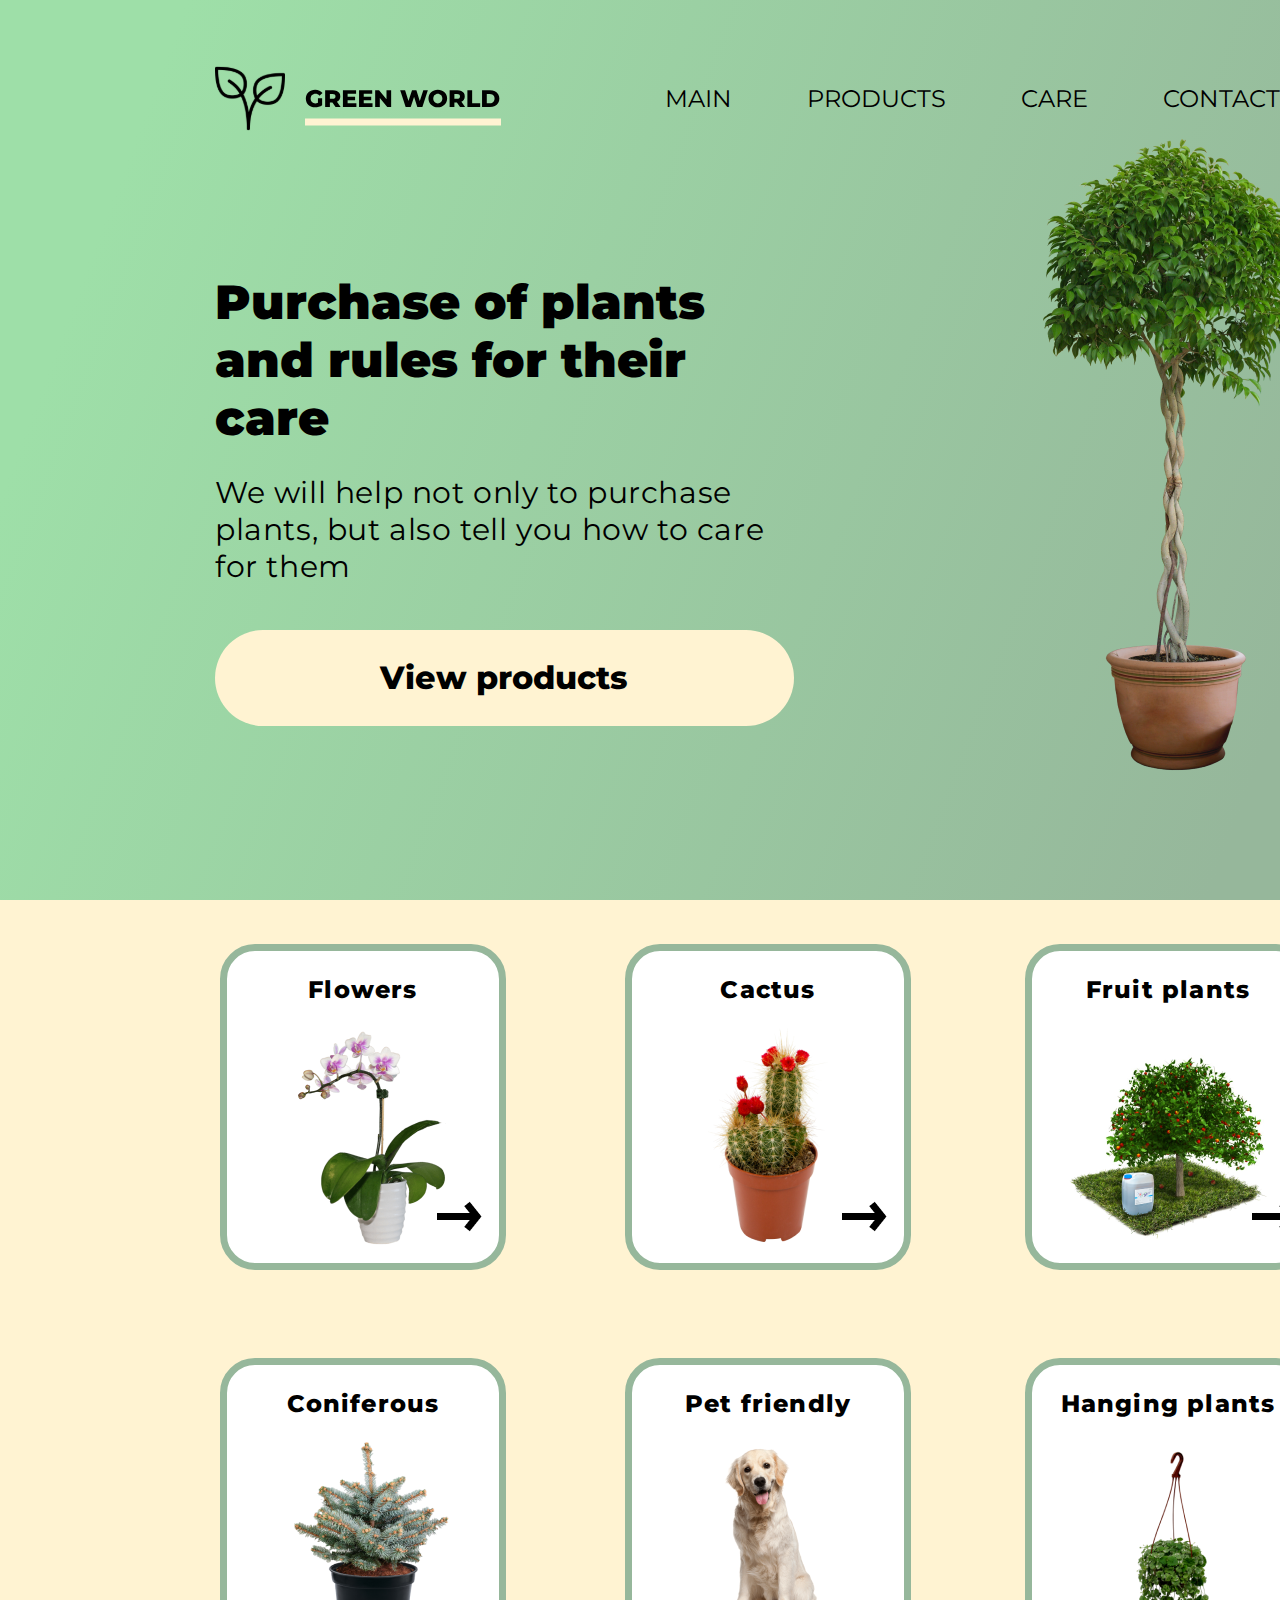
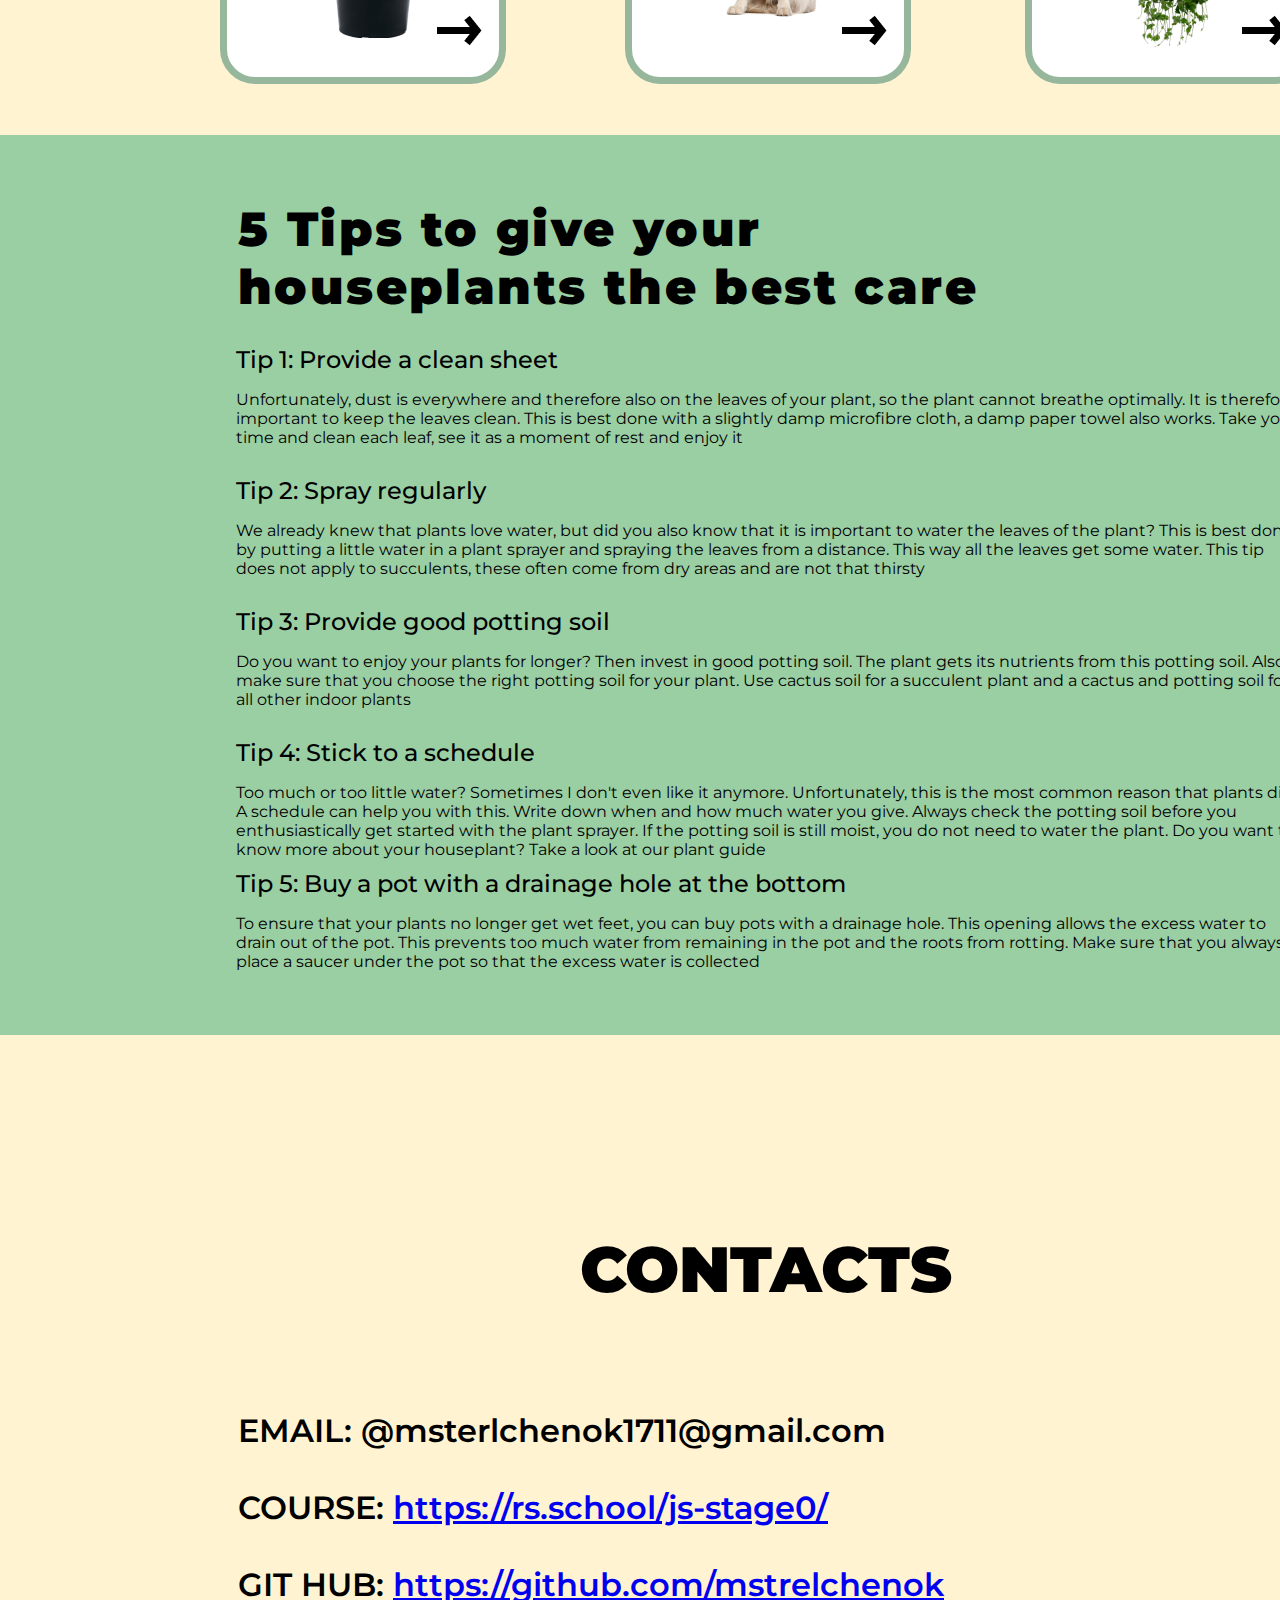
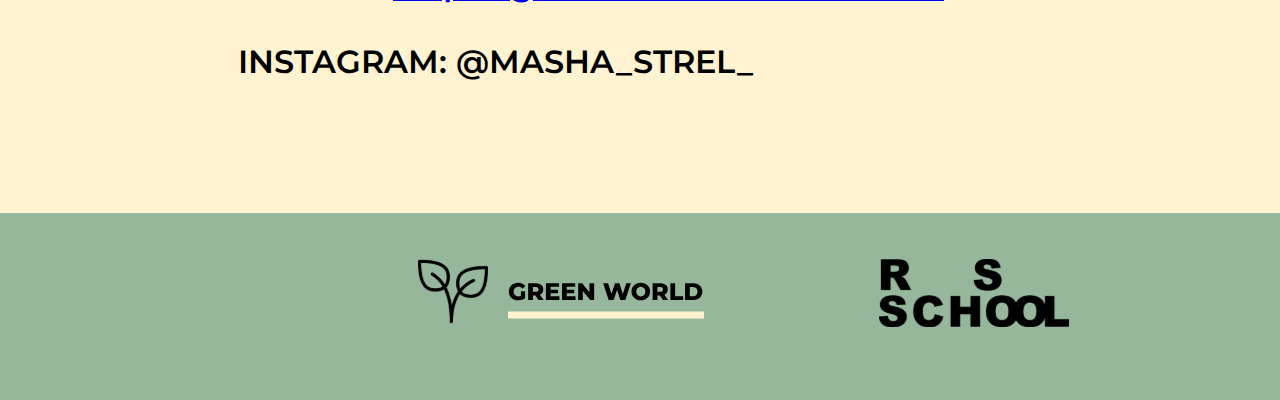
==== plants/index.html @ d6a8c20b "feat: add html and css file" ====
<!DOCTYPE html>
<html lang="en">
<head>
    <meta charset="UTF-8">
    <link href="https://fonts.googleapis.com/css2?family=Montserrat:wght@400;500;600;700;800;900&display=swap" rel="stylesheet">
    <meta http-equiv="X-UA-Compatible" content="IE=edge">
    <meta name="viewport" content="width=device-width, initial-scale=1.0">
    <title>plants</title>
    <link rel="stylesheet" href="style.css">
    <script language="JavaScript">
        console.log("60 points");
    </script>
</head>
<body>
    <header id="header" class="header">
        <div class="container">
            <div class="nav">
                <img src="img/logo.svg" alt="Green World" class="logo">
                <ul class="menu">
                    <li>
                        <a href="#">
                            Main
                        </a>
                    </li>
                    <li>
                        <a href="#">
                            Products
                        </a>
                    </li>
                    <li>
                        <a href="#">
                            Care
                        </a>
                    </li>
                    <li>
                        <a href="#">
                            Contacts
                        </a>
                    </li>
                </ul>
            </div>
            <div class="offer">
                <h1>
                    Purchase of plants and rules for their care
                </h1>
                <h2>
                    We will help not only to purchase plants, but also tell you how to care for them
                </h2>
                <a href="#" class="button">View products</a>
            </div>
            <div class="mainplants">
                <img src="img/растение на главной странице 1.png" alt="First plant" class="firstplant">
            </div>
        </div>
    </header>
    <main>
        <section id="about" class="about">
            <div class="container">
                <div class="flowers">
                    <p class="products">Flowers</p>
                    <img src="img/орхидея 1.png" alt="orchid" class="orchid">
                    <a href="#" class="arrow1">
                        <img src="img/arrow.png" alt="arrow">
                    </a>
                </div>
                <div class="cactus">
                    <p class="products">Cactus</p>
                    <img src="img/кактус 1.png" alt="cactus" class="cactusphoto">
                    <a href="#" class="arrow2">
                        <img src="img/arrow.png" alt="arrow">
                    </a>
                </div>
                <div class="fruitplants">
                    <p class="products">Fruit plants</p>
                    <img src="img/фруктовое растение 1.png" alt="apple tree" class="appletree">
                    <a href="#" class="arrow3">
                        <img src="img/arrow.png" alt="arrow">
                    </a>
                </div>
                <div class="coniferous">
                    <p class="products">Coniferous</p>
                    <img src="img/хвойник 1.png" alt="spruce" class="spruce">
                    <a href="#" class="arrow4">
                        <img src="img/arrow.png" alt="arrow">
                    </a>
                </div>
                <div class="pet">
                    <p class="products">Pet friendly</p>
                    <img src="img/pngimg 1.png" alt="dog" class="dog">
                    <a href="#" class="arrow5">
                        <img src="img/arrow.png" alt="arrow">
                    </a>
                </div>
                <div class="hanging">
                    <p class="products">Hanging plants</p>
                    <img src="img/висячие растения 1.png" alt="hangingplant" class="hangingplant">
                    <a href="#" class="arrow6">
                        <img src="img/arrow.png" alt="arrow">
                    </a>
                </div>
            </div>
        </section>
        <section id="care" class="care">
            <div class="container">
                <h3>
                5 Tips to give your houseplants the best care
                </h3>
                <div class="tip1">
                    <h4>Tip 1: Provide a clean sheet</h4>
                    <p>
                    Unfortunately, dust is everywhere and therefore also on the leaves of your plant, so the plant cannot breathe optimally. It is therefore important to keep the leaves clean. This is best done with a slightly damp microfibre cloth, a damp paper towel also works. Take your time and clean each leaf, see it as a moment of rest and enjoy it
                    </p>
                </div>
                <div class="tip2">
                    <h4>Tip 2: Spray regularly</h4>
                    <p>
                    We already knew that plants love water, but did you also know that it is important to water the leaves of the plant? This is best done by putting a little water in a plant sprayer and spraying the leaves from a distance. This way all the leaves get some water. This tip does not apply to succulents, these often come from dry areas and are not that thirsty
                    </p>
                </div>
                <div class="tip3">
                    <h4>Tip 3: Provide good potting soil</h4>
                    <p>
                    Do you want to enjoy your plants for longer? Then invest in good potting soil. The plant gets its nutrients from this potting soil. Also make sure that you choose the right potting soil for your plant. Use cactus soil for a succulent plant and a cactus and potting soil for all other indoor plants
                    </p>
                </div>
                <div class="tip4">
                    <h4>Tip 4: Stick to a schedule</h4>
                    <p>
                    Too much or too little water? Sometimes I don't even like it anymore. Unfortunately, this is the most common reason that plants die. A schedule can help you with this. Write down when and how much water you give. Always check the potting soil before you enthusiastically get started with the plant sprayer. If the potting soil is still moist, you do not need to water the plant. Do you want to know more about your houseplant? Take a look at our plant guide
                    </p>
                </div>
                <div class="tip5">
                    <h4>Tip 5: Buy a pot with a drainage hole at the bottom</h4>
                    <p>
                    To ensure that your plants no longer get wet feet, you can buy pots with a drainage hole. This opening allows the excess water to drain out of the pot. This prevents too much water from remaining in the pot and the roots from rotting. Make sure that you always place a saucer under the pot so that the excess water is collected
                    </p>
                </div>
            </div>
        </section>
    </main>
    <footer id="footer" class="footer">
        <div class="container">
            <h5>CONTACTS</h5>
            <div class="contacts">
                <p class="email">EMAIL: @msterlchenok1711@gmail.com</p>
                <p class="course">
                    COURSE: <a href="https://rs.school/js-stage0/" class="linkcourse">https://rs.school/js-stage0/</a>
                </p>
                <p class="git">
                    GIT HUB: <a href="https://github.com/mstrelchenok">https://github.com/mstrelchenok</a>
                </p>
                <p class="instagram">INSTAGRAM: @MASHA_STREL_</p>
            </div>
            <div class="logos">
                <img src="img/logo.svg" alt="logo green world" class="gw">
                <img src="img/logo-rsschool 1.svg" alt="logo rsschool" class="rss">
            </div>
        </div>
    </footer>
</body>
</html>
---- plants/style.css ----
body {
    padding: 0;
    margin: 0;
    font-family: 'Montserrat', sans-serif;
    color: black;
    font-size: 16px;
}

h1, h2, h3, h4, h5, h6 {
    padding: 0;
    margin: 0;
}

ul, li {
    display: block;
    padding: 0;
    margin: 0;
}

.container{
    width: 1170px;
    margin: 0 auto;
}

.header{
    position: absolute;
    width: 1600px;
    height: 900px;
    left: 0px;
    top: 0px;
    color: #000;
    background: linear-gradient(290.64deg, #96B79B 20.23%, #9EDFA8 90.39%);

}

header a {
    color: #000;
}

.logo {
    margin-right: 164px;
}

.menu {
    display: flex;
}

.menu li a {
    text-transform: uppercase;
    text-decoration: none;
    font-size: 24px;
    font-weight: 400;
}

.menu li {
    margin-right: 75px;
}

.nav {
    display: flex;
    align-items: center;
    margin-top: 66px;
}

h1 {
    font-weight: 900;
    font-size: 48px;
    margin-top: 142px;
}

.firstplant {
    margin-bottom: 66px;
    margin-left: 800px;
}

.offer {
    position: absolute;
    width: 579px;
    height: 445px;
}

h2 {
    font-weight: 400;
    font-size: 30px;
    letter-spacing: 0.02em;
    line-height: 37px;
    margin-top: 27px;
}

.button {
    text-decoration: none;
    display: block;
    font-weight: 800;
    font-size: 32px;
    text-align: center;
    margin-top: 45px;
    background: #FFF3D2;
    border-radius: 170px;
    padding: 28px 23px 29px 22px;
}

.about {
    width: 1600px;
    height: 900px;
    background: #FFF3D2;
    margin-top: 835px;
}

.flowers {
    box-sizing: content-box;
    position: absolute;
    width: 272px;
    height: 312px;
    left: 220px;
    top: 944px;
    background: #FFFFFF;
    border: 7px solid #96B79B;
    border-radius: 35px;
    text-align: center;
}

.products {
    color: #000;
    font-weight: 800;
    font-size: 24px;
    letter-spacing: 0.05em;
    left: 283px;
    top: 79px;
}

.orchid {
    position: absolute;
    width: 149px;
    height: 214px;
    left: 70px;
    top: 80px;

}

.arrow1 {
    position: absolute;
    width: 40px;
    height: 25px;
    left: 210px;
    top: 250px;
}

.cactus {
    box-sizing: content-box;
    position: absolute;
    width: 272px;
    height: 312px;
    left: 625px;
    top: 944px;
    background: #FFFFFF;
    border: 7px solid #96B79B;
    border-radius: 35px;
    text-align: center;
}

.arrow2 {
    position: absolute;
    width: 40px;
    height: 25px;
    left: 210px;
    top: 250px;
}

.fruitplants {
    box-sizing: content-box;
    position: absolute;
    width: 272px;
    height: 312px;
    left: 1025px;
    top: 944px;
    background: #FFFFFF;
    border: 7px solid #96B79B;
    border-radius: 35px;
    text-align: center;
}

.arrow3 {
    position: absolute;
    width: 40px;
    height: 25px;
    left: 220px;
    top: 250px;
}

.coniferous{
    box-sizing: content-box;
    position: absolute;
    width: 272px;
    height: 312px;
    left: 220px;
    top: 1358px;
    background: #FFFFFF;
    border: 7px solid #96B79B;
    border-radius: 35px;
    text-align: center;
}

.arrow4 {
    position: absolute;
    width: 40px;
    height: 25px;
    left: 210px;
    top: 250px;
}

.pet{
    box-sizing: content-box;
    position: absolute;
    width: 272px;
    height: 312px;
    left: 625px;
    top: 1358px;
    background: #FFFFFF;
    border: 7px solid #96B79B;
    border-radius: 35px;
    text-align: center;
}

.arrow5{
    position: absolute;
    width: 40px;
    height: 25px;
    left: 210px;
    top: 250px;
}

.hanging{
    box-sizing: content-box;
    position: absolute;
    width: 272px;
    height: 312px;
    left: 1025px;
    top: 1358px;
    background: #FFFFFF;
    border: 7px solid #96B79B;
    border-radius: 35px;
    text-align: center;
}

.arrow6{
    position: absolute;
    width: 40px;
    height: 25px;
    left: 210px;
    top: 250px;
}

.care {
    width: 1600px;
    height: 900px;
    background: #9ACEA3;
}

h3 {
    position: absolute;
    width: 768px;
    height: 118px;
    left: 238px;
    top: 1800px;
    font-weight: 900;
    font-size: 48px;
    letter-spacing: 0.05em;
}

.tip1 {
    position: absolute;
    width: 1062px;
    height: 104px;
    left: 236px;
    top: 1945px;
}

h4 {
    font-weight: 500;
    font-size: 24px;
}

p{
    font-weight: 400;
    font-size: 16px;
}

.tip2 {
    position: absolute;
    width: 1062px;
    height: 104px;
    left: 236px;
    top: 2076px;
}

.tip3 {
    position: absolute;
    width: 1062px;
    height: 104px;
    left: 236px;
    top: 2207px;
}

.tip4 {
    position: absolute;
    width: 1062px;
    height: 104px;
    left: 236px;
    top: 2338px;
}

.tip5 {
    position: absolute;
    width: 1062px;
    height: 104px;
    left: 236px;
    top: 2469px;
}

.footer {
    width: 1600px;
    height: 900px;
    background: #FFF3D2;
}

h5 {
    position: absolute;
    width: 375px;
    height: 78px;
    left: 580px;
    top: 2830px;
    font-weight: 900;
    font-size: 64px;
}

footer p {
    font-weight: 600;
    font-size: 32px;
}

.email {
    position: absolute;
    left: 238px;
    top: 2979px;
}

.course {
    position: absolute;
    left: 238px;
    top: 3056px;
}

.git {
    position: absolute;;
    left: 238px;
    top: 3133px;
}

.instagram {
    position: absolute;;
    left: 238px;
    top: 3210px;
}

.logos {
    position: absolute;
    width: 1535px;
    height: 187px;
    left: 0;
    top: 3413px;
    background: #96B79B;
}

.gw {
    position: absolute;
    width: 286px;
    height: 65px;
    left: 418px;
    top: 46px;
}

.rss {
    position: absolute;
    width: 190px;
    height: 68px;
    left: 879px;
    top: 46px; 
}
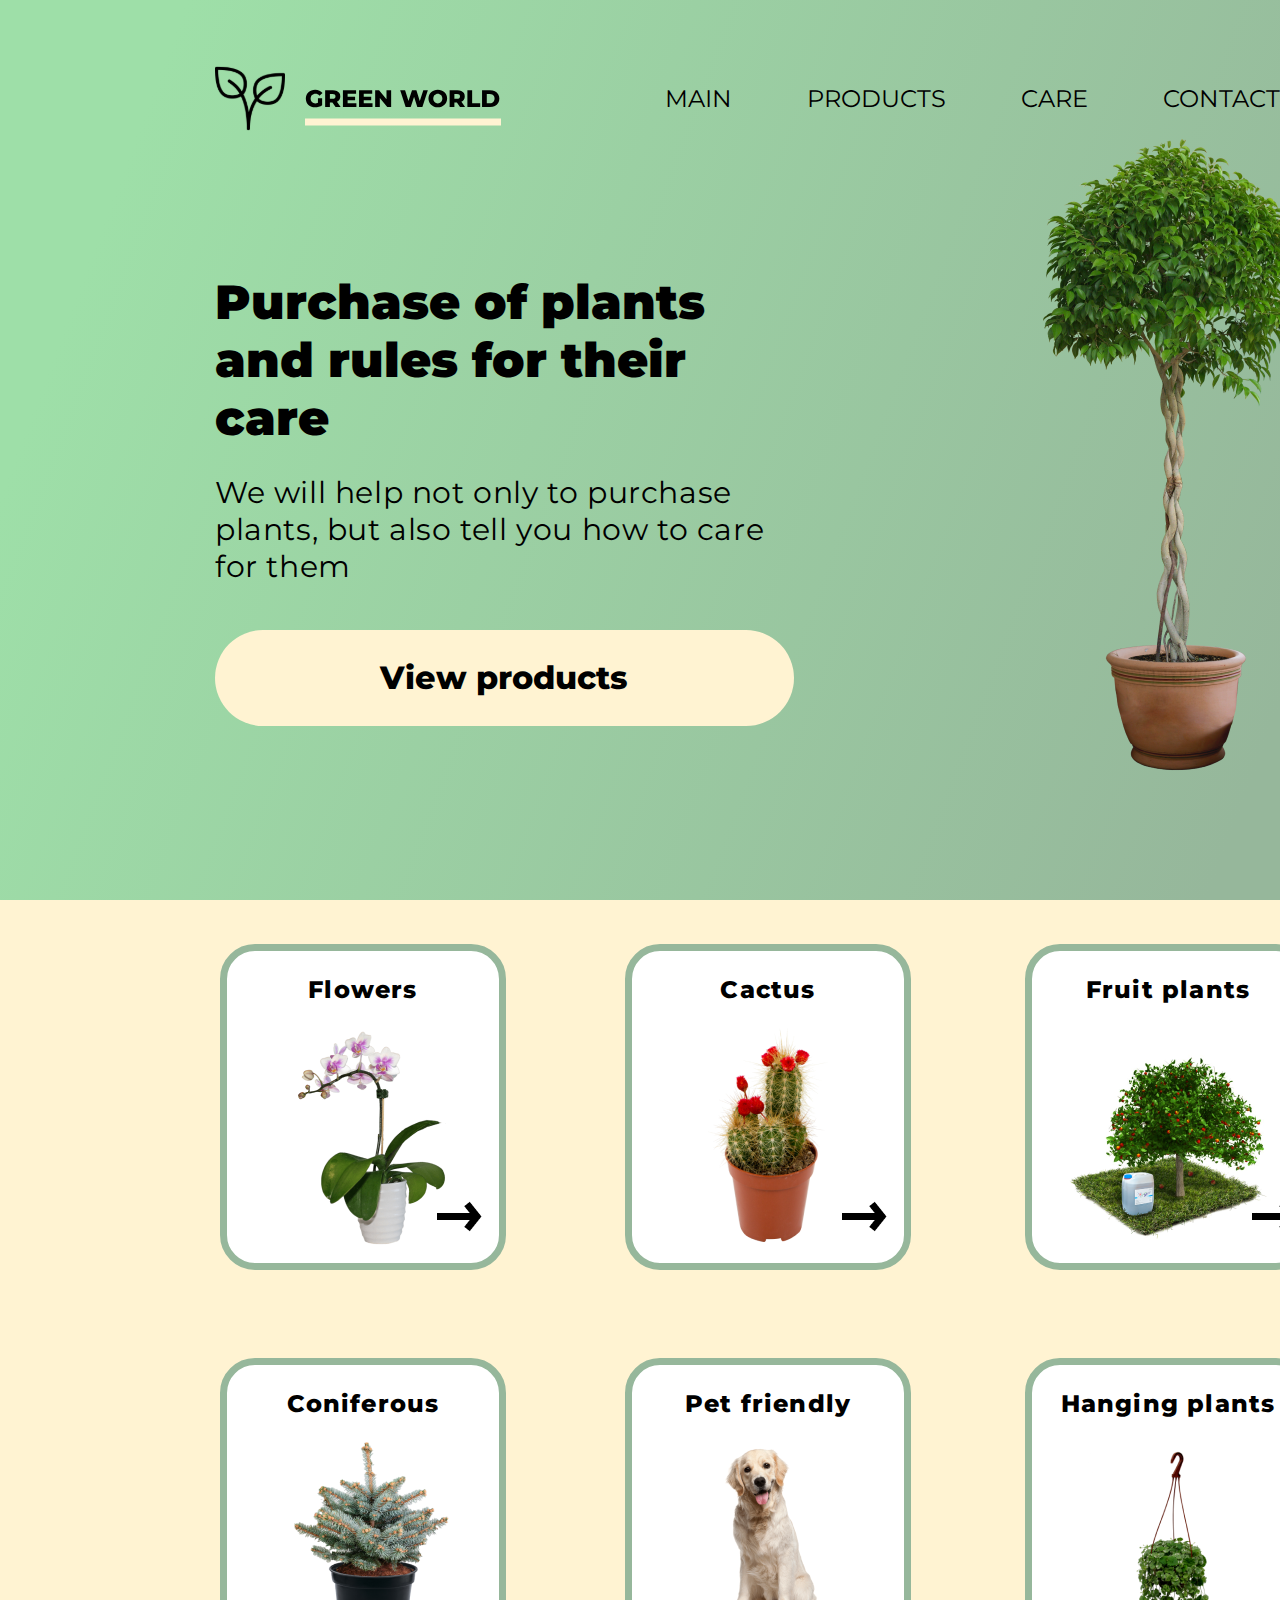
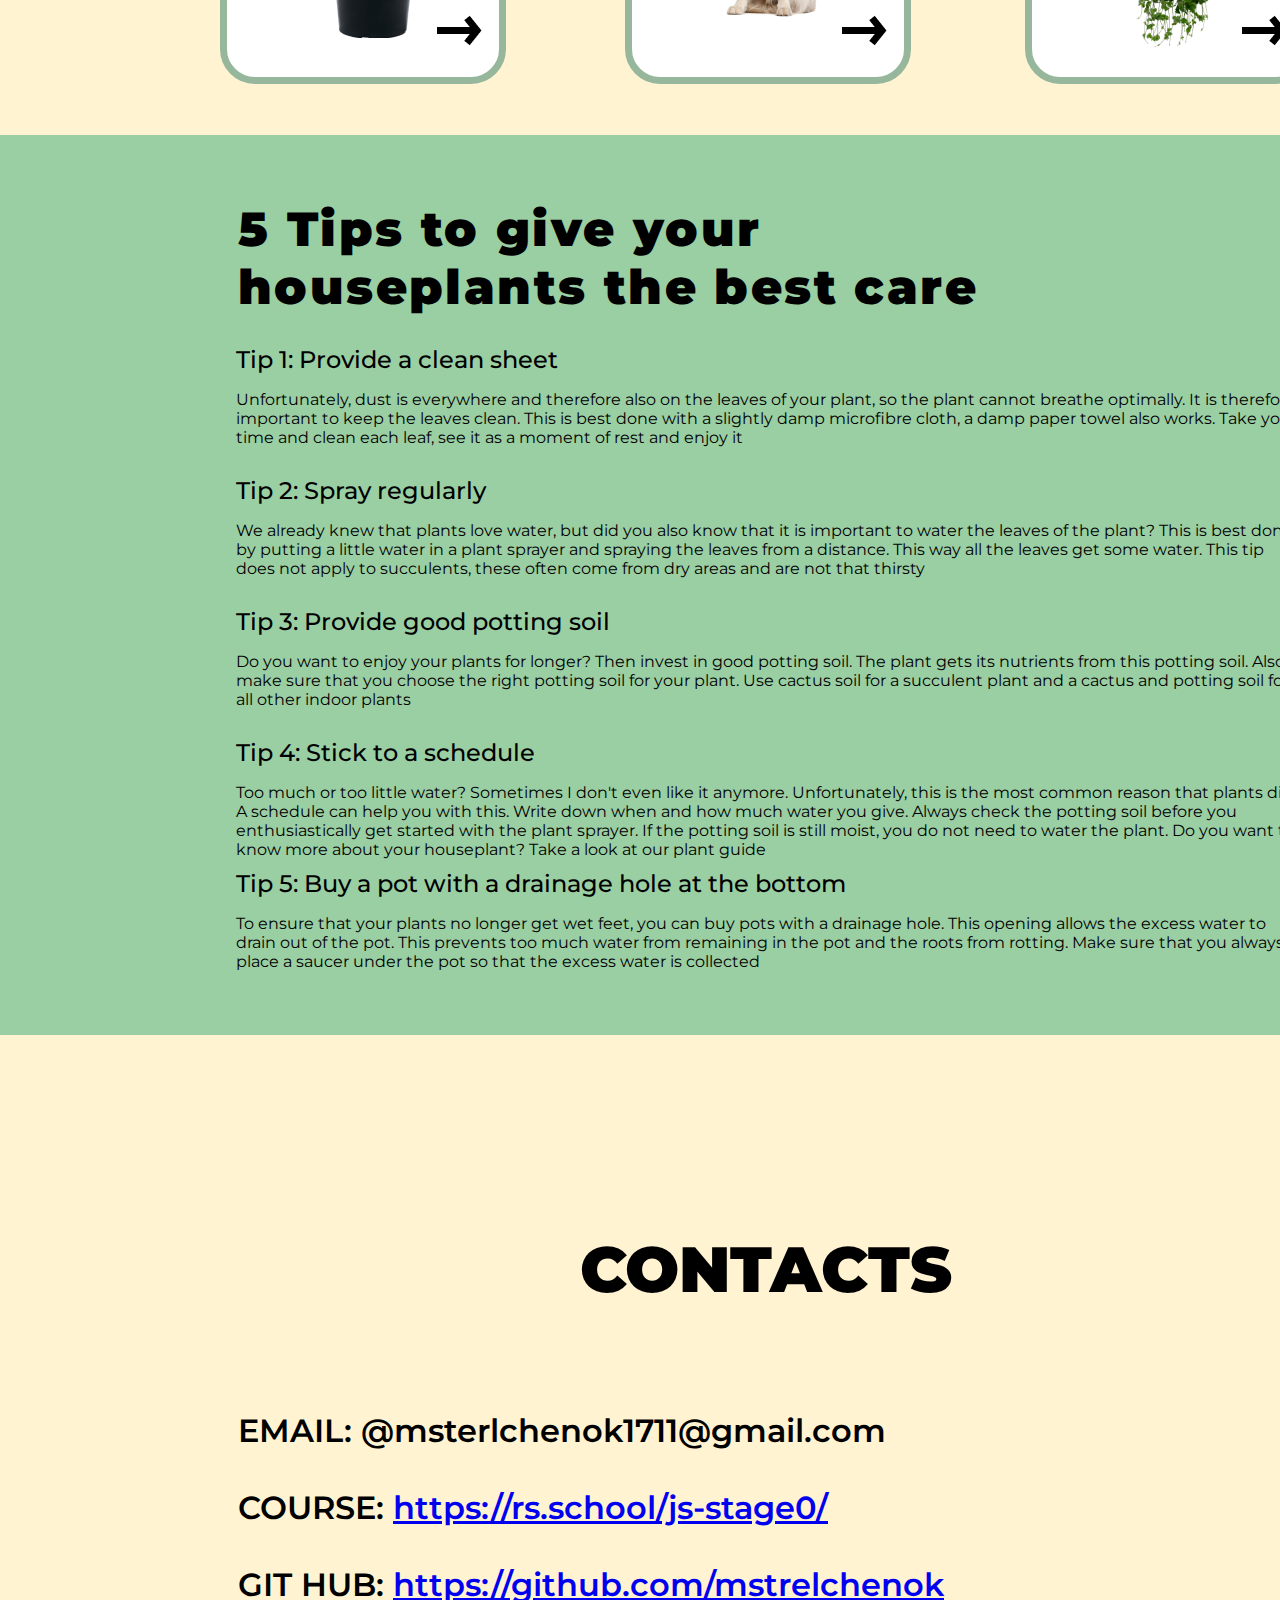
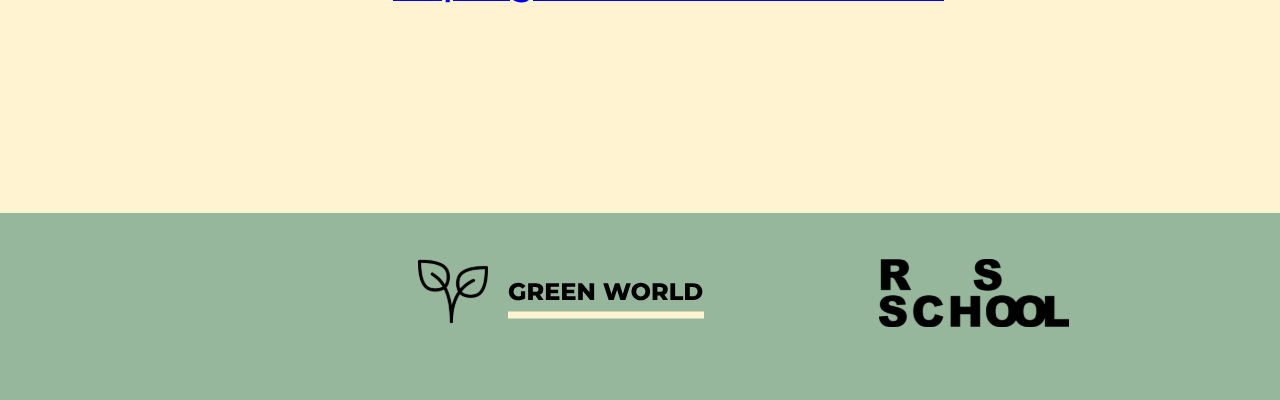
==== commit d4b55c27: "refactor: change structure in footer" ====
--- a/plants/index.html
+++ b/plants/index.html
@@ -149,7 +149,6 @@
                 <p class="git">
                     GIT HUB: <a href="https://github.com/mstrelchenok">https://github.com/mstrelchenok</a>
                 </p>
-                <p class="instagram">INSTAGRAM: @MASHA_STREL_</p>
             </div>
             <div class="logos">
                 <img src="img/logo.svg" alt="logo green world" class="gw">
--- a/plants/style.css
+++ b/plants/style.css
@@ -356,12 +356,6 @@
     top: 3133px;
 }
 
-.instagram {
-    position: absolute;;
-    left: 238px;
-    top: 3210px;
-}
-
 .logos {
     position: absolute;
     width: 1535px;
